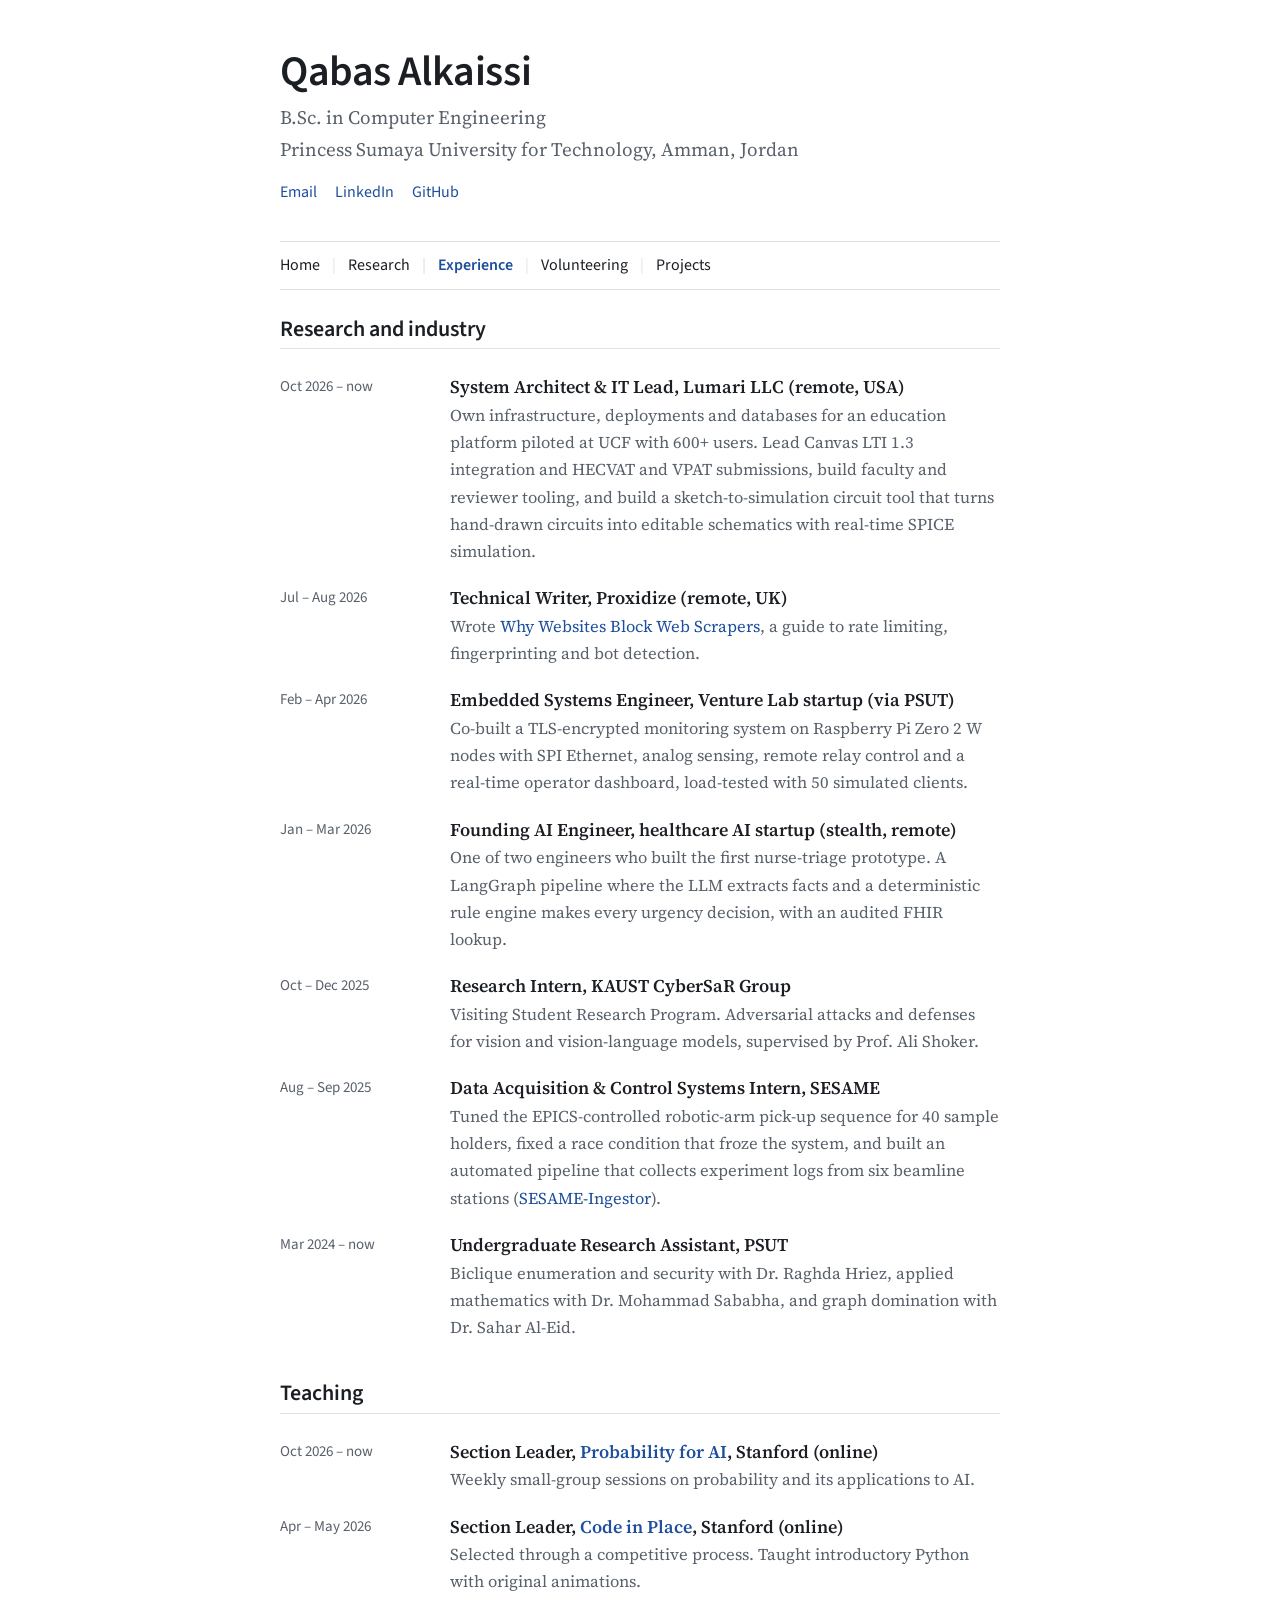
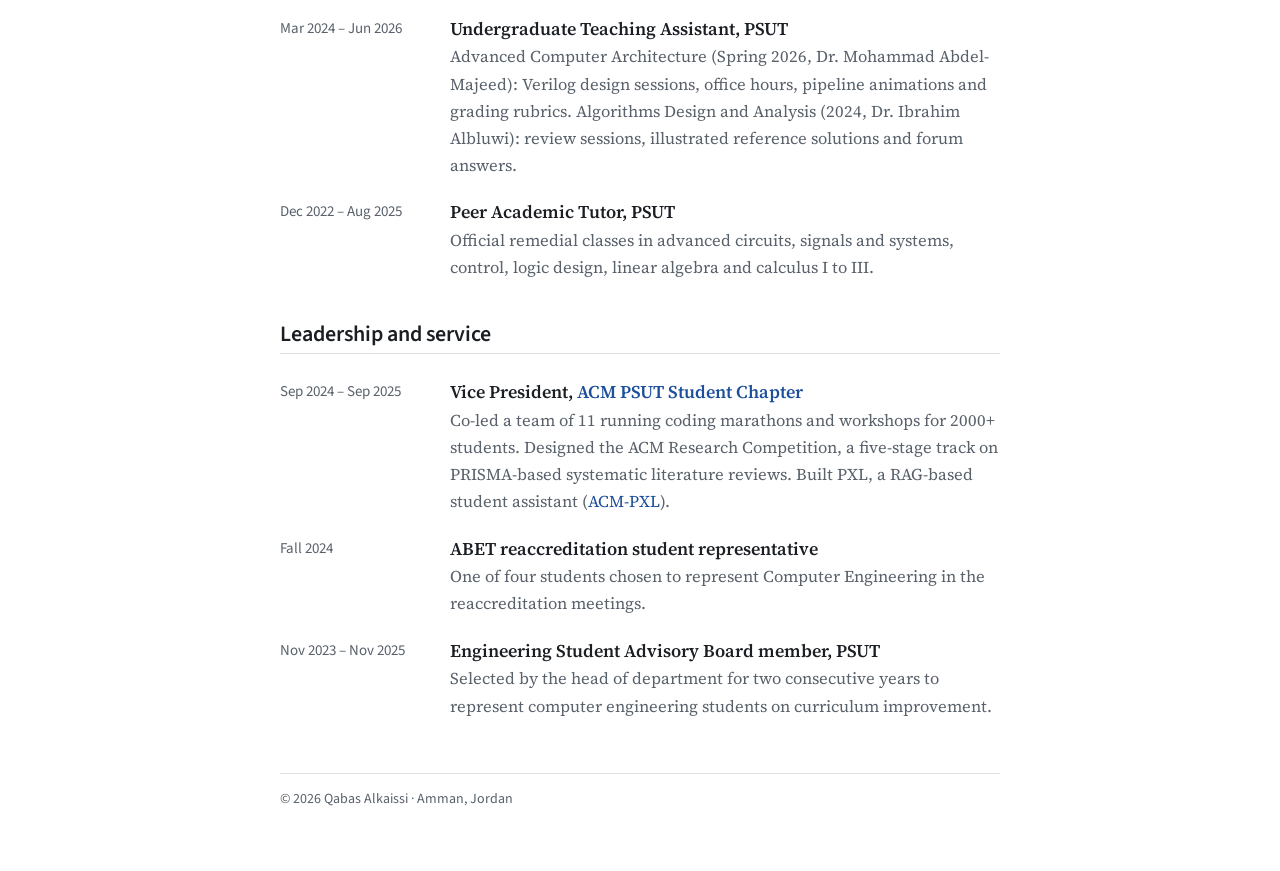
==== experience.html @ 0482c3cb "Split site into five pages and add honors, certificates, volunteering Home, Research, Experience, Vo" ====
<!DOCTYPE html>
<html lang="en">
<head>
<meta charset="utf-8">
<meta name="viewport" content="width=device-width, initial-scale=1">
<title>Experience | Qabas Alkaissi</title>
<meta name="description" content="Experience of Qabas Alkaissi: KAUST CyberSaR research, SESAME, Lumari, teaching at Stanford and PSUT, and leadership at ACM PSUT.">
<link rel="canonical" href="https://qabasak.github.io/experience.html">
<meta name="robots" content="index, follow">
<meta name="author" content="Qabas Alkaissi">
<meta property="og:title" content="Experience | Qabas Alkaissi">
<meta property="og:description" content="Experience of Qabas Alkaissi: KAUST CyberSaR research, SESAME, Lumari, teaching at Stanford and PSUT, and leadership at ACM PSUT.">
<meta property="og:type" content="website">
<meta property="og:url" content="https://qabasak.github.io/experience.html">
<meta property="og:image" content="https://qabasak.github.io/images/qabas-alkaissi.jpg">
<meta property="og:image:alt" content="Portrait of Qabas Alkaissi in a graduation gown">
<meta name="twitter:card" content="summary">
<meta name="twitter:image" content="https://qabasak.github.io/images/qabas-alkaissi.jpg">
<link rel="preconnect" href="https://fonts.googleapis.com">
<link rel="preconnect" href="https://fonts.gstatic.com" crossorigin>
<link href="https://fonts.googleapis.com/css2?family=Source+Sans+3:wght@400;600&family=Source+Serif+4:ital,wght@0,400;0,600;1,400&display=swap" rel="stylesheet">
<link rel="stylesheet" href="style.css">
</head>
<body>
<div class="wrap">

<header class="head" id="top">
  <h1 class="sr-only">Experience</h1>
  <p class="name"><a href="./">Qabas Alkaissi</a></p>
  <p class="role"><span>B.Sc. in Computer Engineering</span><span>Princess Sumaya University for Technology, Amman, Jordan</span></p>
  <p class="contact">
    <a href="mailto:qabaskaissi@gmail.com">Email</a>
    <a href="https://www.linkedin.com/in/qabas-alkaissi" rel="me noopener">LinkedIn</a>
    <a href="https://github.com/QabasAK" rel="me noopener">GitHub</a>
  </p>
</header>

<nav class="menu" aria-label="Main">
  <a href="./">Home</a><a href="research.html">Research</a><a href="experience.html" aria-current="page">Experience</a><a href="volunteering.html">Volunteering</a><a href="projects.html">Projects</a>
</nav>

<main>
  <section id="work" style="padding-top:18px">
    <h2>Research and industry</h2>
    <div class="entry"><div class="when">Oct 2026 &ndash; now</div><div><div class="t">System Architect &amp; IT Lead, Lumari LLC (remote, USA)</div><div class="m">Own infrastructure, deployments and databases for an education platform piloted at UCF with 600+ users. Lead Canvas LTI 1.3 integration and HECVAT and VPAT submissions, build faculty and reviewer tooling, and build a sketch-to-simulation circuit tool that turns hand-drawn circuits into editable schematics with real-time SPICE simulation.</div></div></div>
    <div class="entry"><div class="when">Jul &ndash; Aug 2026</div><div><div class="t">Technical Writer, Proxidize (remote, UK)</div><div class="m">Wrote <a href="https://proxidize.com/blog/why-websites-block-web-scrapers/" rel="noopener">Why Websites Block Web Scrapers</a>, a guide to rate limiting, fingerprinting and bot detection.</div></div></div>
    <div class="entry"><div class="when">Feb &ndash; Apr 2026</div><div><div class="t">Embedded Systems Engineer, Venture Lab startup (via PSUT)</div><div class="m">Co-built a TLS-encrypted monitoring system on Raspberry Pi Zero 2 W nodes with SPI Ethernet, analog sensing, remote relay control and a real-time operator dashboard, load-tested with 50 simulated clients.</div></div></div>
    <div class="entry"><div class="when">Jan &ndash; Mar 2026</div><div><div class="t">Founding AI Engineer, healthcare AI startup (stealth, remote)</div><div class="m">One of two engineers who built the first nurse-triage prototype. A LangGraph pipeline where the LLM extracts facts and a deterministic rule engine makes every urgency decision, with an audited FHIR lookup.</div></div></div>
    <div class="entry"><div class="when">Oct &ndash; Dec 2025</div><div><div class="t">Research Intern, KAUST CyberSaR Group</div><div class="m">Visiting Student Research Program. Adversarial attacks and defenses for vision and vision-language models, supervised by Prof. Ali Shoker.</div></div></div>
    <div class="entry"><div class="when">Aug &ndash; Sep 2025</div><div><div class="t">Data Acquisition &amp; Control Systems Intern, SESAME</div><div class="m">Tuned the EPICS-controlled robotic-arm pick-up sequence for 40 sample holders, fixed a race condition that froze the system, and built an automated pipeline that collects experiment logs from six beamline stations (<a href="https://github.com/QabasAK/SESAME-Ingestor" rel="noopener">SESAME-Ingestor</a>).</div></div></div>
    <div class="entry"><div class="when">Mar 2024 &ndash; now</div><div><div class="t">Undergraduate Research Assistant, PSUT</div><div class="m">Biclique enumeration and security with Dr. Raghda Hriez, applied mathematics with Dr. Mohammad Sababha, and graph domination with Dr. Sahar Al-Eid.</div></div></div>
  </section>

  <section id="teaching">
    <h2>Teaching</h2>
    <div class="entry"><div class="when">Oct 2026 &ndash; now</div><div><div class="t">Section Leader, <a href="https://pai.stanford.edu/" rel="noopener">Probability for AI</a>, Stanford (online)</div><div class="m">Weekly small-group sessions on probability and its applications to AI.</div></div></div>
    <div class="entry"><div class="when">Apr &ndash; May 2026</div><div><div class="t">Section Leader, <a href="https://codeinplace.stanford.edu/" rel="noopener">Code in Place</a>, Stanford (online)</div><div class="m">Selected through a competitive process. Taught introductory Python with original animations.</div></div></div>
    <div class="entry"><div class="when">Mar 2024 &ndash; Jun 2026</div><div><div class="t">Undergraduate Teaching Assistant, PSUT</div><div class="m">Advanced Computer Architecture (Spring 2026, Dr. Mohammad Abdel-Majeed): Verilog design sessions, office hours, pipeline animations and grading rubrics. Algorithms Design and Analysis (2024, Dr. Ibrahim Albluwi): review sessions, illustrated reference solutions and forum answers.</div></div></div>
    <div class="entry"><div class="when">Dec 2022 &ndash; Aug 2025</div><div><div class="t">Peer Academic Tutor, PSUT</div><div class="m">Official remedial classes in advanced circuits, signals and systems, control, logic design, linear algebra and calculus I to III.</div></div></div>
  </section>

  <section id="leadership">
    <h2>Leadership and service</h2>
    <div class="entry"><div class="when">Sep 2024 &ndash; Sep 2025</div><div><div class="t">Vice President, <a href="https://psutsc.acm.org/" rel="noopener">ACM PSUT Student Chapter</a></div><div class="m">Co-led a team of 11 running coding marathons and workshops for 2000+ students. Designed the ACM Research Competition, a five-stage track on PRISMA-based systematic literature reviews. Built PXL, a RAG-based student assistant (<a href="https://github.com/QabasAK/ACM-PXL" rel="noopener">ACM-PXL</a>).</div></div></div>
    <div class="entry"><div class="when">Fall 2024</div><div><div class="t">ABET reaccreditation student representative</div><div class="m">One of four students chosen to represent Computer Engineering in the reaccreditation meetings.</div></div></div>
    <div class="entry"><div class="when">Nov 2023 &ndash; Nov 2025</div><div><div class="t">Engineering Student Advisory Board member, PSUT</div><div class="m">Selected by the head of department for two consecutive years to represent computer engineering students on curriculum improvement.</div></div></div>
  </section>
</main>

<footer>&copy; <span id="year">2026</span> Qabas Alkaissi &middot; Amman, Jordan</footer>

</div>
<script>try{document.getElementById('year').textContent=new Date().getFullYear();}catch(e){}</script>

</body>
</html>
---- style.css ----
/* Layout idea: a plain academic home page. One column, top nav, section headings with a thin rule, lists for everything. Light only. */
:root{
  --bg:#ffffff;
  --ink:#1b1f24;
  --mute:#59616b;
  --rule:#dfe2e6;
  --link:#1d4f9c;
  --tint:#f4f6f9;
  --serif:"Source Serif 4",Georgia,"Times New Roman",serif;
  --sans:"Source Sans 3","Helvetica Neue",Arial,sans-serif;
  color-scheme:light;
}
*{box-sizing:border-box;margin:0;padding:0}
html{scroll-behavior:smooth}
body{background:var(--bg);color:var(--ink);font-family:var(--serif);font-size:18px;line-height:1.65;-webkit-font-smoothing:antialiased}
a{color:var(--link);text-decoration:none}
a:hover{text-decoration:underline}
:focus-visible{outline:2px solid var(--link);outline-offset:2px}
.wrap{max-width:760px;margin:0 auto;padding:0 20px 60px}

.head{padding:48px 0 18px}
.pair{display:flex;gap:14px;align-items:flex-end;justify-content:center;flex-wrap:wrap;margin-top:20px}
figure.fig{margin:0}
.pair img{display:block;height:270px;width:auto;max-width:100%;border-radius:3px;border:1px solid var(--rule)}
figure.fig figcaption{font-family:var(--sans);font-size:14px;color:var(--mute);margin-top:6px}
h1{font-family:var(--sans);font-weight:600;font-size:clamp(32px,6vw,42px);line-height:1.15;letter-spacing:-.01em}
.role{margin-top:6px;color:var(--mute);font-size:19px}
.role span{display:block}
.contact{margin-top:14px;font-family:var(--sans);font-size:16px;display:flex;flex-wrap:wrap;gap:6px 18px}

nav.menu{font-family:var(--sans);font-size:16px;display:flex;flex-wrap:wrap;gap:6px 0;border-top:1px solid var(--rule);border-bottom:1px solid var(--rule);padding:10px 0;margin:18px 0 8px}
nav.menu a{color:var(--ink)}
nav.menu a:hover{color:var(--link);text-decoration:none}
nav.menu a+a::before{content:"|";color:var(--rule);margin:0 12px}

section{padding-top:30px}
h2{font-family:var(--sans);font-weight:600;font-size:22px;line-height:1.2;padding-bottom:6px;border-bottom:1px solid var(--rule);margin-bottom:14px}
h3{font-family:var(--sans);font-weight:600;font-size:16px;letter-spacing:.02em;text-transform:uppercase;color:var(--mute);margin:22px 0 8px}
p+p{margin-top:14px}
.note{background:var(--tint);border-left:3px solid var(--link);padding:12px 16px;margin-top:20px}
.note b{font-family:var(--sans);font-weight:600}

ul.list{list-style:none}
ul.list>li{padding:9px 0}
ul.list .t{font-weight:600}
ul.list .m{color:var(--mute);font-size:16.5px}
ul.bul{padding-left:22px}
ul.bul li{padding:3px 0}

.entry{display:grid;grid-template-columns:150px 1fr;gap:2px 20px;padding:9px 0}
.entry .when{font-family:var(--sans);font-size:15px;color:var(--mute);padding-top:3px}
.entry .t{font-weight:600}
.entry .m{color:var(--mute);font-size:16.5px}


.scroller-bar{display:flex;justify-content:space-between;align-items:center;font-family:var(--sans);font-size:14px;color:var(--mute);margin-bottom:10px}
.arrows{display:flex;gap:6px}
.arrows button{font:inherit;font-size:16px;line-height:1;width:34px;height:30px;border:1px solid var(--rule);background:var(--bg);color:var(--ink);border-radius:3px;cursor:pointer}
.arrows button:hover{border-color:var(--link);color:var(--link)}
.scroller{display:flex;gap:14px;overflow-x:auto;scroll-snap-type:x mandatory;padding:2px 2px 14px;scrollbar-width:thin}
.scroller:focus-visible{outline-offset:4px}
.card{flex:0 0 270px;scroll-snap-align:start;border:1px solid var(--rule);border-radius:4px;padding:16px 16px 14px;background:var(--tint);display:flex;flex-direction:column;gap:8px}
.card h3{font-family:var(--sans);font-weight:600;font-size:17px;letter-spacing:0;text-transform:none;color:var(--ink);margin:0}
.card p{font-size:15.5px;line-height:1.5;color:var(--ink);margin:0}
.card p+p{margin:0}
.card .stk{font-family:var(--sans);font-size:13px;color:var(--mute);margin-top:auto}
.card .lk{font-family:var(--sans);font-size:14.5px;display:flex;flex-wrap:wrap;gap:4px 14px;min-height:22px}

.card .lk .ov{font:inherit;font-size:13px;color:var(--ink);background:var(--bg);border:1px solid var(--rule);border-radius:999px;padding:0 9px;line-height:20px;cursor:pointer}
.card .lk .ov:hover{border-color:var(--link);color:var(--link)}
.card .lk .ov[aria-expanded="true"]{background:var(--link);border-color:var(--link);color:#fff}
.overview{margin-top:8px;border:1px solid var(--rule);border-radius:4px;padding:16px 18px 12px}
.overview[hidden]{display:none}
.ov-head{display:flex;justify-content:space-between;gap:12px;align-items:flex-start}
.ov-title{font-family:var(--sans);font-weight:600;font-size:19px}
.ov-meta{font-family:var(--sans);font-size:14px;color:var(--mute);margin-top:2px}
.ov-close{font:inherit;font-size:22px;line-height:1;width:32px;height:32px;border:1px solid var(--rule);background:var(--bg);color:var(--ink);border-radius:3px;cursor:pointer;flex:none}
.ov-close:hover{border-color:var(--link);color:var(--link)}
.ov-desc{margin-top:10px;font-size:16.5px}
.readme{margin-top:12px;max-height:360px;overflow:auto;border-top:1px solid var(--rule);padding:12px 4px 4px 0;font-size:16px;line-height:1.55}
.readme:empty{display:none}
.readme h1,.readme h2,.readme h3,.readme h4{font-family:var(--sans);font-weight:600;line-height:1.25;margin:14px 0 6px;text-transform:none;letter-spacing:0;color:var(--ink);border:0;padding:0}
.readme h1{font-size:20px}.readme h2{font-size:18px}.readme h3,.readme h4{font-size:16px}
.readme p,.readme ul,.readme ol,.readme pre,.readme table{margin:0 0 10px}
.readme ul,.readme ol{padding-left:22px}
.readme img{max-width:100%;height:auto}
.readme pre{background:var(--tint);padding:10px;overflow:auto;font-size:13.5px;border-radius:3px}
.readme code{font-size:.9em;background:var(--tint);padding:1px 4px;border-radius:3px}
.readme pre code{background:none;padding:0}
.readme table{border-collapse:collapse;display:block;overflow:auto}
.readme th,.readme td{border:1px solid var(--rule);padding:4px 8px}
.readme .anchor{display:none}
.ov-foot{font-family:var(--sans);font-size:14.5px;margin-top:10px}

footer{margin-top:44px;padding-top:14px;border-top:1px solid var(--rule);font-family:var(--sans);font-size:14px;color:var(--mute)}

@media (max-width:560px){
  body{font-size:17px}
  .head{padding-top:32px}
  .pair img{height:210px}
  .entry{grid-template-columns:1fr}
  .entry .when{padding-top:0}
  nav.menu{gap:6px 18px}
  nav.menu a+a::before{content:none}
}
@media (prefers-reduced-motion:reduce){html{scroll-behavior:auto}}
.brand{font-family:var(--sans);font-weight:600;font-size:18px}
.brand a{color:var(--ink)}
.brand a:hover{text-decoration:none;color:var(--link)}
h1.ptitle{font-size:clamp(30px,5.5vw,38px);margin-top:6px}
nav.menu a[aria-current="page"]{color:var(--link);font-weight:600}
.name{font-family:var(--sans);font-weight:600;font-size:clamp(32px,6vw,42px);line-height:1.15;letter-spacing:-.01em}
.name a{color:var(--ink)}
.name a:hover{text-decoration:none}
.sr-only{position:absolute;width:1px;height:1px;overflow:hidden;clip:rect(0 0 0 0);white-space:nowrap}
.embed{margin-top:8px}
.embed summary{font-family:var(--sans);font-size:15px;font-weight:600;color:var(--link);cursor:pointer;padding:4px 0}
.embed iframe{display:block;width:100%;height:520px;border:1px solid var(--rule);border-radius:3px;margin-top:6px;background:var(--bg)}
.embed p{font-size:14.5px;margin-top:4px}
.group{margin-top:30px}
.group:first-of-type{margin-top:0}
.scroller-bar .gt{margin:0}
.tiles{display:grid;grid-template-columns:repeat(auto-fit,minmax(210px,1fr));gap:12px;margin-top:26px}
.tile{display:block;border:1px solid var(--rule);border-radius:4px;padding:14px 16px;background:var(--tint);color:var(--ink)}
.tile:hover{border-color:var(--link);text-decoration:none}
.tile b{font-family:var(--sans);font-size:17px;display:block;color:var(--link)}
.tile span{font-size:15.5px;color:var(--mute);line-height:1.4;display:block;margin-top:2px}
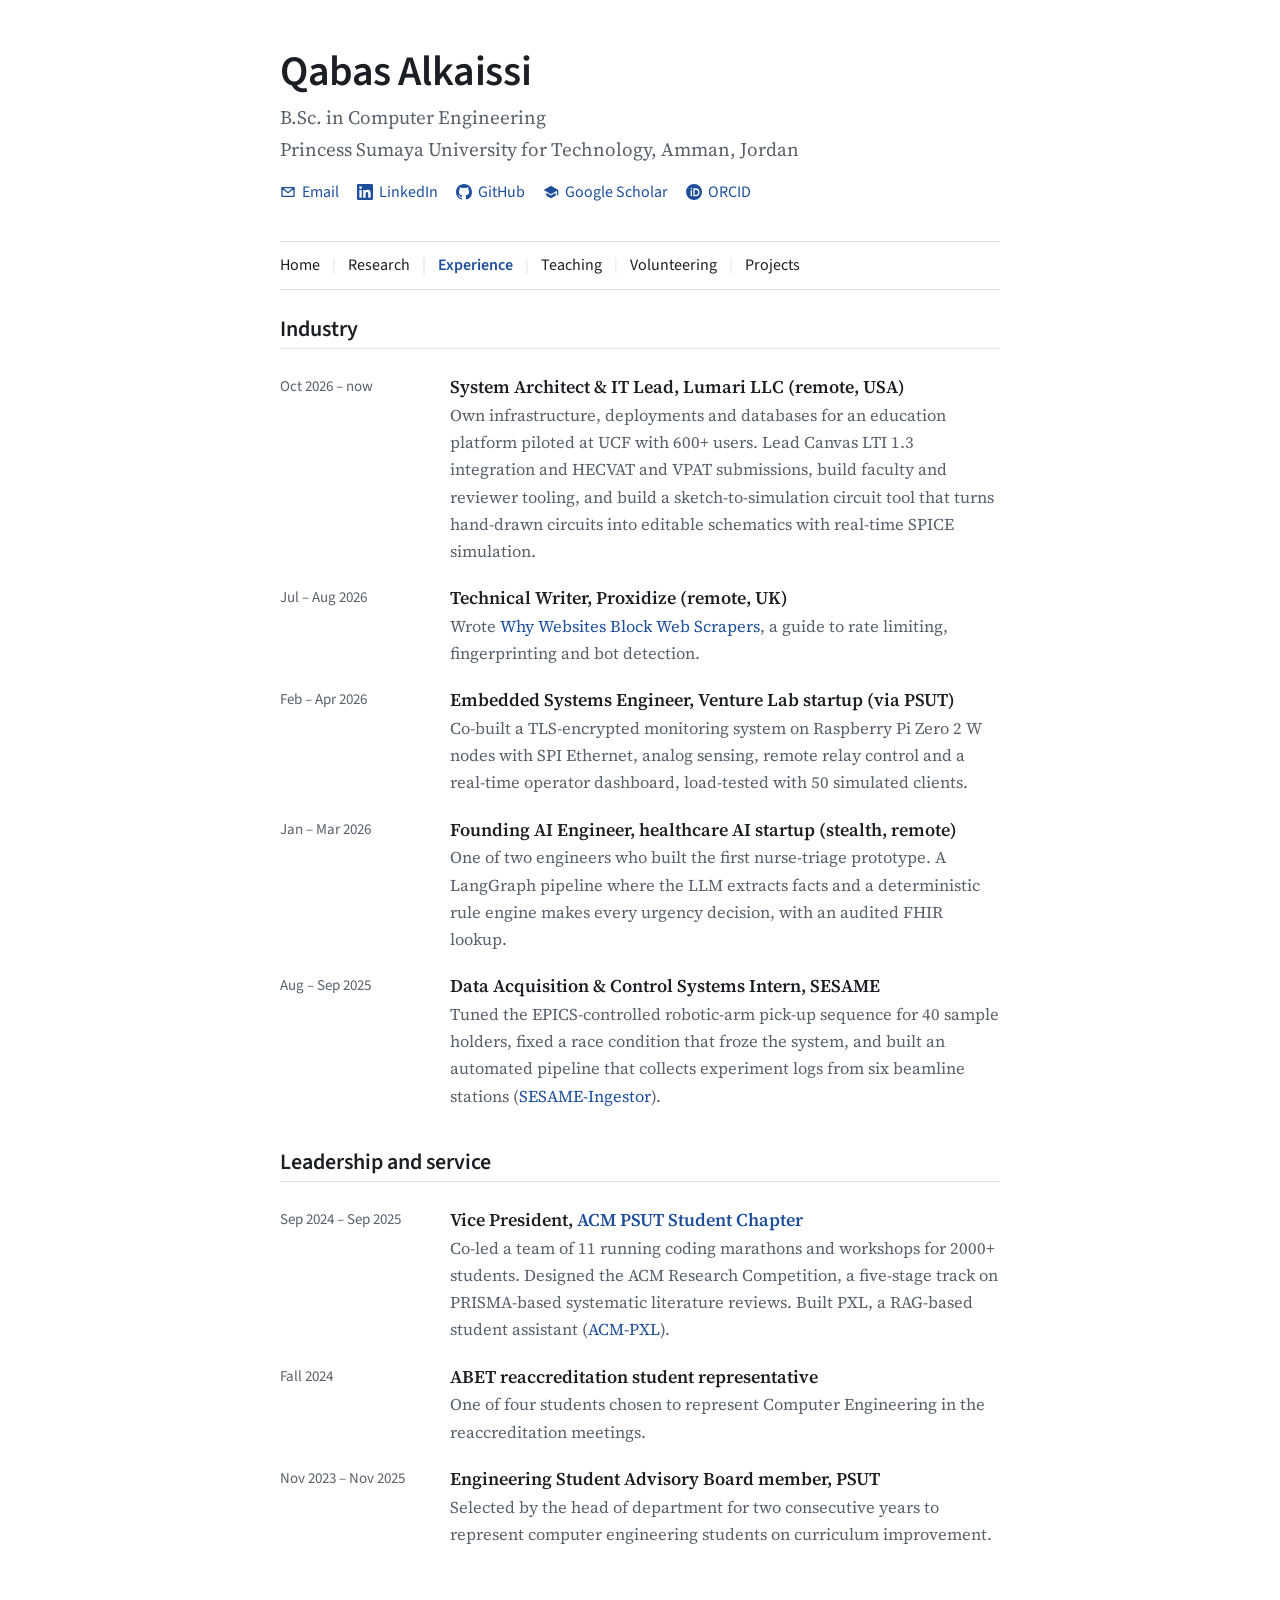
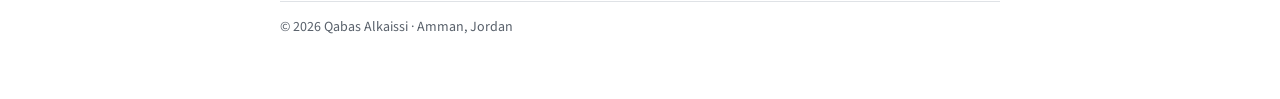
==== commit 396fe6ba: "Add Teaching page, header icons, supervisor lines and study-guide previews - Teaching gets its own p" ====
--- a/experience.html
+++ b/experience.html
@@ -4,12 +4,12 @@
 <meta charset="utf-8">
 <meta name="viewport" content="width=device-width, initial-scale=1">
 <title>Experience | Qabas Alkaissi</title>
-<meta name="description" content="Experience of Qabas Alkaissi: KAUST CyberSaR research, SESAME, Lumari, teaching at Stanford and PSUT, and leadership at ACM PSUT.">
+<meta name="description" content="Experience of Qabas Alkaissi: Lumari, SESAME, embedded and AI engineering roles, and leadership at ACM PSUT.">
 <link rel="canonical" href="https://qabasak.github.io/experience.html">
 <meta name="robots" content="index, follow">
 <meta name="author" content="Qabas Alkaissi">
 <meta property="og:title" content="Experience | Qabas Alkaissi">
-<meta property="og:description" content="Experience of Qabas Alkaissi: KAUST CyberSaR research, SESAME, Lumari, teaching at Stanford and PSUT, and leadership at ACM PSUT.">
+<meta property="og:description" content="Experience of Qabas Alkaissi: Lumari, SESAME, embedded and AI engineering roles, and leadership at ACM PSUT.">
 <meta property="og:type" content="website">
 <meta property="og:url" content="https://qabasak.github.io/experience.html">
 <meta property="og:image" content="https://qabasak.github.io/images/qabas-alkaissi.jpg">
@@ -29,35 +29,28 @@
   <p class="name"><a href="./">Qabas Alkaissi</a></p>
   <p class="role"><span>B.Sc. in Computer Engineering</span><span>Princess Sumaya University for Technology, Amman, Jordan</span></p>
   <p class="contact">
-    <a href="mailto:qabaskaissi@gmail.com">Email</a>
-    <a href="https://www.linkedin.com/in/qabas-alkaissi" rel="me noopener">LinkedIn</a>
-    <a href="https://github.com/QabasAK" rel="me noopener">GitHub</a>
+    <a href="mailto:qabaskaissi@gmail.com"><svg viewBox="0 0 24 24" aria-hidden="true" focusable="false"><path class="ln" d="M3 5.5h18v13H3z M3.5 6l8.5 7 8.5-7"/></svg>Email</a>
+    <a href="https://www.linkedin.com/in/qabas-alkaissi" rel="me noopener"><svg viewBox="0 0 24 24" aria-hidden="true" focusable="false"><path d="M20.45 20.45h-3.56v-5.57c0-1.33-.02-3.04-1.85-3.04-1.85 0-2.14 1.45-2.14 2.94v5.67H9.35V9h3.41v1.56h.05c.48-.9 1.64-1.85 3.37-1.85 3.6 0 4.27 2.37 4.27 5.46v6.28zM5.34 7.43a2.06 2.06 0 1 1 0-4.13 2.06 2.06 0 0 1 0 4.13zM7.12 20.45H3.56V9h3.56v11.45zM22.22 0H1.77C.79 0 0 .77 0 1.73v20.54C0 23.23.79 24 1.77 24h20.45c.98 0 1.78-.77 1.78-1.73V1.73C24 .77 23.2 0 22.22 0z"/></svg>LinkedIn</a>
+    <a href="https://github.com/QabasAK" rel="me noopener"><svg viewBox="0 0 16 16" aria-hidden="true" focusable="false"><path d="M8 0C3.58 0 0 3.58 0 8c0 3.54 2.29 6.53 5.47 7.59.4.07.55-.17.55-.38 0-.19-.01-.82-.01-1.49-2.01.37-2.53-.49-2.69-.94-.09-.23-.48-.94-.82-1.13-.28-.15-.68-.52-.01-.53.63-.01 1.08.58 1.23.82.72 1.21 1.87.87 2.33.66.07-.52.28-.87.51-1.07-1.78-.2-3.64-.89-3.64-3.95 0-.87.31-1.59.82-2.15-.08-.2-.36-1.02.08-2.12 0 0 .67-.21 2.2.82.64-.18 1.32-.27 2-.27.68 0 1.36.09 2 .27 1.53-1.04 2.2-.82 2.2-.82.44 1.1.16 1.92.08 2.12.51.56.82 1.27.82 2.15 0 3.07-1.87 3.75-3.65 3.95.29.25.54.73.54 1.48 0 1.07-.01 1.93-.01 2.2 0 .21.15.46.55.38A8.013 8.013 0 0016 8c0-4.42-3.58-8-8-8z"/></svg>GitHub</a>
+    <a href="https://scholar.google.com/citations?user=SdNXE7MAAAAJ&amp;hl=en" rel="me noopener"><svg viewBox="0 0 24 24" aria-hidden="true" focusable="false"><path d="M12 2.5 1 9l11 6.5 9-5.3V17h2V9z M5 13.3v4.2l7 4 7-4v-4.2l-7 4.1z"/></svg>Google Scholar</a>
+    <a href="https://orcid.org/0009-0009-9129-5249" rel="me noopener"><svg viewBox="0 0 24 24" aria-hidden="true" focusable="false"><path fill-rule="evenodd" d="M12 0a12 12 0 1 1 0 24 12 12 0 0 1 0-24zM7 9.5v9h2v-9zM8 5.5a1.25 1.25 0 1 0 0 2.5 1.25 1.25 0 0 0 0-2.5zM11 6.5v12h3.2a6 6 0 0 0 0-12zm2 2h1.2a4 4 0 0 1 0 8H13z"/></svg>ORCID</a>
   </p>
 </header>
 
 <nav class="menu" aria-label="Main">
-  <a href="./">Home</a><a href="research.html">Research</a><a href="experience.html" aria-current="page">Experience</a><a href="volunteering.html">Volunteering</a><a href="projects.html">Projects</a>
+  <a href="./">Home</a><a href="research.html">Research</a><a href="experience.html" aria-current="page">Experience</a><a href="teaching.html">Teaching</a><a href="volunteering.html">Volunteering</a><a href="projects.html">Projects</a>
 </nav>
 
 <main>
   <section id="work" style="padding-top:18px">
-    <h2>Research and industry</h2>
+    <h2>Industry</h2>
     <div class="entry"><div class="when">Oct 2026 &ndash; now</div><div><div class="t">System Architect &amp; IT Lead, Lumari LLC (remote, USA)</div><div class="m">Own infrastructure, deployments and databases for an education platform piloted at UCF with 600+ users. Lead Canvas LTI 1.3 integration and HECVAT and VPAT submissions, build faculty and reviewer tooling, and build a sketch-to-simulation circuit tool that turns hand-drawn circuits into editable schematics with real-time SPICE simulation.</div></div></div>
     <div class="entry"><div class="when">Jul &ndash; Aug 2026</div><div><div class="t">Technical Writer, Proxidize (remote, UK)</div><div class="m">Wrote <a href="https://proxidize.com/blog/why-websites-block-web-scrapers/" rel="noopener">Why Websites Block Web Scrapers</a>, a guide to rate limiting, fingerprinting and bot detection.</div></div></div>
     <div class="entry"><div class="when">Feb &ndash; Apr 2026</div><div><div class="t">Embedded Systems Engineer, Venture Lab startup (via PSUT)</div><div class="m">Co-built a TLS-encrypted monitoring system on Raspberry Pi Zero 2 W nodes with SPI Ethernet, analog sensing, remote relay control and a real-time operator dashboard, load-tested with 50 simulated clients.</div></div></div>
     <div class="entry"><div class="when">Jan &ndash; Mar 2026</div><div><div class="t">Founding AI Engineer, healthcare AI startup (stealth, remote)</div><div class="m">One of two engineers who built the first nurse-triage prototype. A LangGraph pipeline where the LLM extracts facts and a deterministic rule engine makes every urgency decision, with an audited FHIR lookup.</div></div></div>
-    <div class="entry"><div class="when">Oct &ndash; Dec 2025</div><div><div class="t">Research Intern, KAUST CyberSaR Group</div><div class="m">Visiting Student Research Program. Adversarial attacks and defenses for vision and vision-language models, supervised by Prof. Ali Shoker.</div></div></div>
     <div class="entry"><div class="when">Aug &ndash; Sep 2025</div><div><div class="t">Data Acquisition &amp; Control Systems Intern, SESAME</div><div class="m">Tuned the EPICS-controlled robotic-arm pick-up sequence for 40 sample holders, fixed a race condition that froze the system, and built an automated pipeline that collects experiment logs from six beamline stations (<a href="https://github.com/QabasAK/SESAME-Ingestor" rel="noopener">SESAME-Ingestor</a>).</div></div></div>
-    <div class="entry"><div class="when">Mar 2024 &ndash; now</div><div><div class="t">Undergraduate Research Assistant, PSUT</div><div class="m">Biclique enumeration and security with Dr. Raghda Hriez, applied mathematics with Dr. Mohammad Sababha, and graph domination with Dr. Sahar Al-Eid.</div></div></div>
   </section>
 
-  <section id="teaching">
-    <h2>Teaching</h2>
-    <div class="entry"><div class="when">Oct 2026 &ndash; now</div><div><div class="t">Section Leader, <a href="https://pai.stanford.edu/" rel="noopener">Probability for AI</a>, Stanford (online)</div><div class="m">Weekly small-group sessions on probability and its applications to AI.</div></div></div>
-    <div class="entry"><div class="when">Apr &ndash; May 2026</div><div><div class="t">Section Leader, <a href="https://codeinplace.stanford.edu/" rel="noopener">Code in Place</a>, Stanford (online)</div><div class="m">Selected through a competitive process. Taught introductory Python with original animations.</div></div></div>
-    <div class="entry"><div class="when">Mar 2024 &ndash; Jun 2026</div><div><div class="t">Undergraduate Teaching Assistant, PSUT</div><div class="m">Advanced Computer Architecture (Spring 2026, Dr. Mohammad Abdel-Majeed): Verilog design sessions, office hours, pipeline animations and grading rubrics. Algorithms Design and Analysis (2024, Dr. Ibrahim Albluwi): review sessions, illustrated reference solutions and forum answers.</div></div></div>
-    <div class="entry"><div class="when">Dec 2022 &ndash; Aug 2025</div><div><div class="t">Peer Academic Tutor, PSUT</div><div class="m">Official remedial classes in advanced circuits, signals and systems, control, logic design, linear algebra and calculus I to III.</div></div></div>
-  </section>
 
   <section id="leadership">
     <h2>Leadership and service</h2>
--- a/style.css
+++ b/style.css
@@ -27,6 +27,9 @@
 .role{margin-top:6px;color:var(--mute);font-size:19px}
 .role span{display:block}
 .contact{margin-top:14px;font-family:var(--sans);font-size:16px;display:flex;flex-wrap:wrap;gap:6px 18px}
+.contact a{display:inline-flex;align-items:center;gap:6px}
+.contact svg{width:16px;height:16px;fill:currentColor;flex:none}
+.contact svg .ln{fill:none;stroke:currentColor;stroke-width:2;stroke-linejoin:round}
 
 nav.menu{font-family:var(--sans);font-size:16px;display:flex;flex-wrap:wrap;gap:6px 0;border-top:1px solid var(--rule);border-bottom:1px solid var(--rule);padding:10px 0;margin:18px 0 8px}
 nav.menu a{color:var(--ink)}
@@ -113,10 +116,12 @@
 .name a{color:var(--ink)}
 .name a:hover{text-decoration:none}
 .sr-only{position:absolute;width:1px;height:1px;overflow:hidden;clip:rect(0 0 0 0);white-space:nowrap}
-.embed{margin-top:8px}
-.embed summary{font-family:var(--sans);font-size:15px;font-weight:600;color:var(--link);cursor:pointer;padding:4px 0}
-.embed iframe{display:block;width:100%;height:520px;border:1px solid var(--rule);border-radius:3px;margin-top:6px;background:var(--bg)}
-.embed p{font-size:14.5px;margin-top:4px}
+.peek{display:block;margin-top:10px;max-width:380px;border:1px solid var(--rule);border-radius:4px;overflow:hidden;background:var(--bg)}
+.peek:hover{border-color:var(--link)}
+.peek img{display:block;width:100%;height:auto;aspect-ratio:2/1;object-fit:cover;object-position:50% 100%}
+.card .peek{margin:-16px -16px 4px;max-width:none;border:0;border-bottom:1px solid var(--rule);border-radius:4px 4px 0 0}
+.sup{font-family:var(--sans);font-size:15px;margin-top:6px}
+.sup span{font-size:12px;font-weight:600;letter-spacing:.06em;text-transform:uppercase;color:var(--mute);margin-right:8px}
 .group{margin-top:30px}
 .group:first-of-type{margin-top:0}
 .scroller-bar .gt{margin:0}
